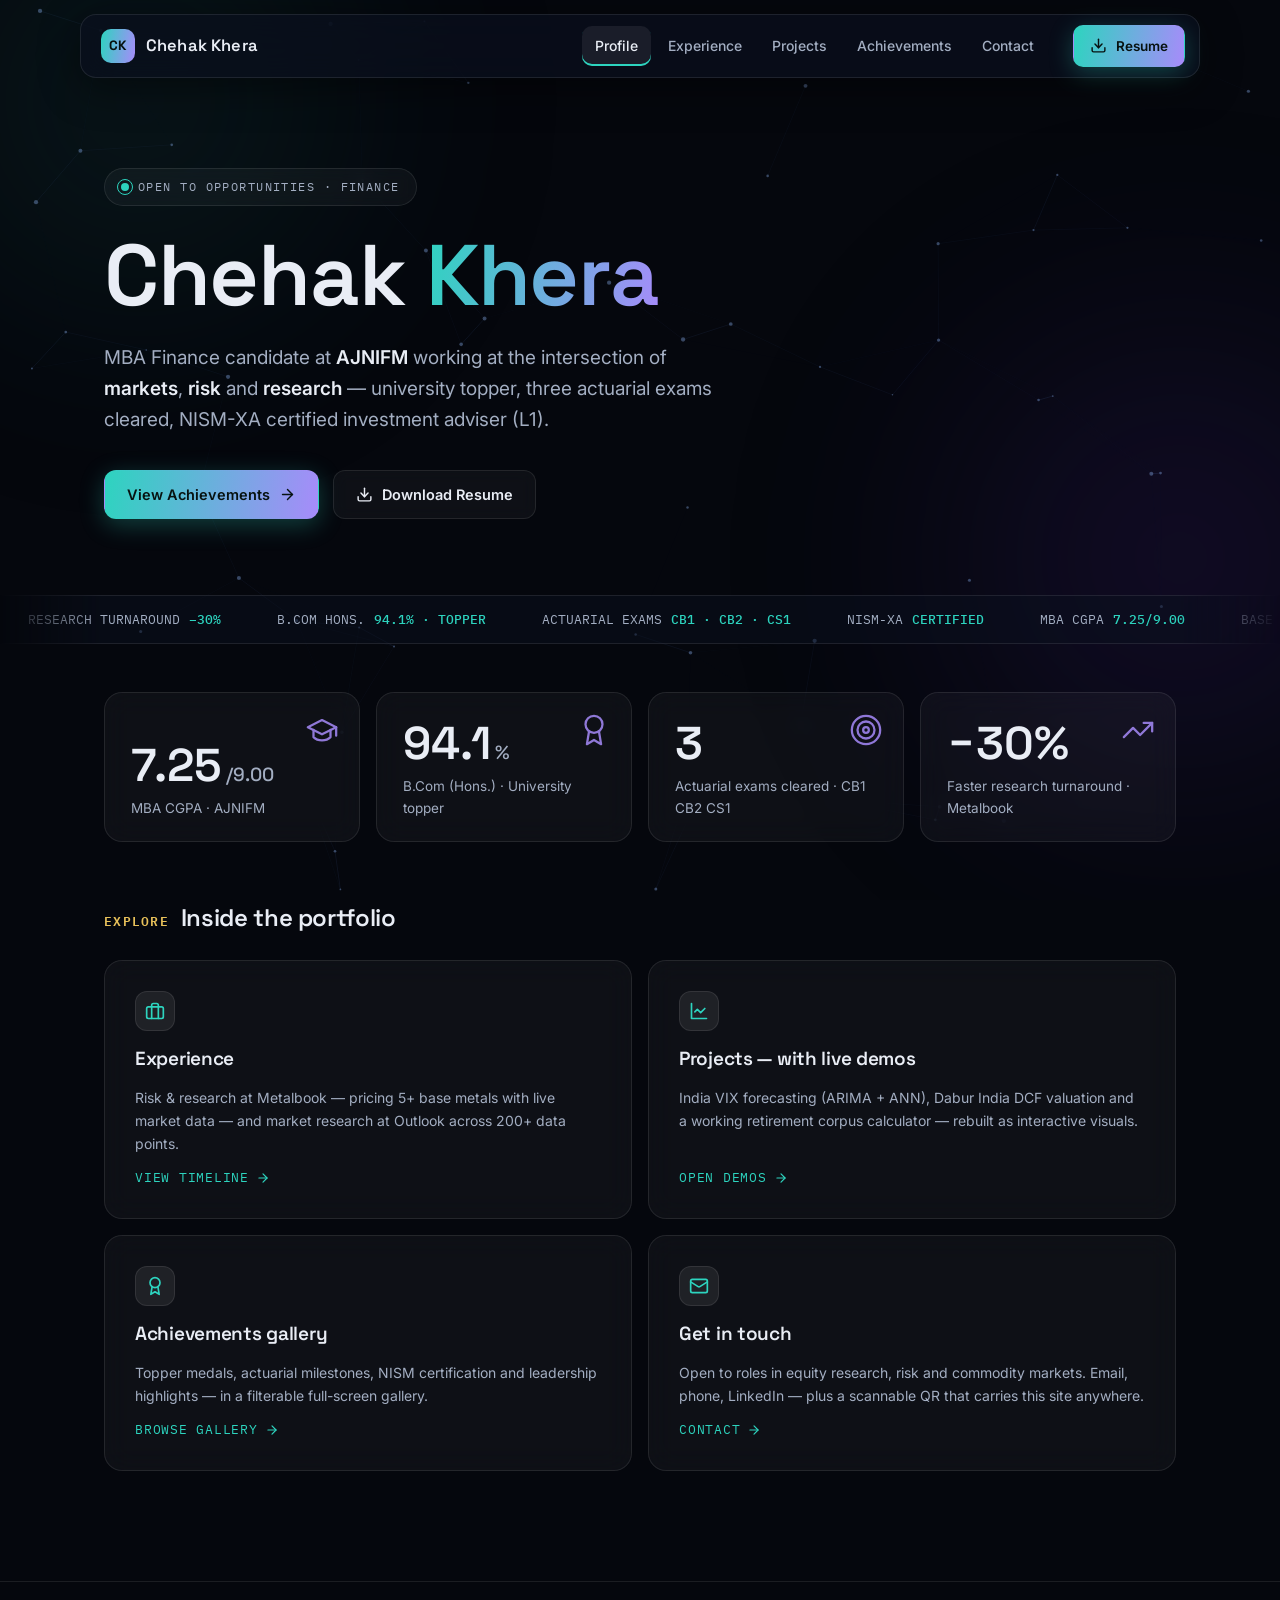
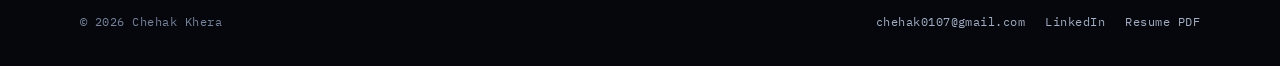
==== index.html @ e20065e0 "Chehak Khera personal site — futuristic glassmorphism, 5 pages" ====
<!DOCTYPE html>
<html lang="en">
<head>
<meta charset="UTF-8">
<meta name="viewport" content="width=device-width, initial-scale=1.0">
<title>Chehak Khera — Finance · Markets · Risk · Research</title>
<meta name="description" content="Chehak Khera — MBA Finance candidate at AJNIFM. University topper, 3 actuarial exams cleared, NISM-XA certified. Explore experience, projects and achievements.">
<meta property="og:type" content="website">
<meta property="og:title" content="Chehak Khera — Finance · Markets · Risk · Research">
<meta property="og:description" content="MBA Finance candidate at AJNIFM. University topper · 3 actuarial exams · NISM-XA certified.">
<meta property="og:image" content="images/og-image.png">
<meta name="twitter:card" content="summary_large_image">
<link rel="icon" type="image/svg+xml" href="images/favicon.svg">
<link rel="preconnect" href="https://fonts.googleapis.com">
<link rel="preconnect" href="https://fonts.gstatic.com" crossorigin>
<link href="https://fonts.googleapis.com/css2?family=Space+Grotesk:wght@400;500;600;700&family=Inter:wght@400;500;600&family=IBM+Plex+Mono:wght@400;500&display=swap" rel="stylesheet">
<link rel="stylesheet" href="css/site.css">
<noscript><style>.reveal{opacity:1 !important;transform:none !important}</style></noscript>
</head>
<body data-page="home">
<a class="skip-link" href="#main">Skip to main content</a>
<div class="aurora" aria-hidden="true"></div>
<canvas id="bg-particles" aria-hidden="true"></canvas>

<header class="nav">
  <a class="brand" href="index.html"><span class="brand-mark">CK</span>Chehak Khera</a>
  <nav class="nav-links" id="navLinks" aria-label="Main navigation">
    <a href="index.html" data-page="home">Profile</a>
    <a href="experience.html" data-page="experience">Experience</a>
    <a href="projects.html" data-page="projects">Projects</a>
    <a href="achievements.html" data-page="achievements">Achievements</a>
    <a href="contact.html" data-page="contact">Contact</a>
  </nav>
  <a class="btn btn-primary btn-small nav-cta" href="assets/Chehak_Khera_Resume.pdf" download>
    <svg viewBox="0 0 24 24" fill="none" stroke="currentColor" stroke-width="2" stroke-linecap="round" stroke-linejoin="round" aria-hidden="true"><path d="M21 15v4a2 2 0 0 1-2 2H5a2 2 0 0 1-2-2v-4"/><polyline points="7 10 12 15 17 10"/><line x1="12" y1="15" x2="12" y2="3"/></svg>
    Resume
  </a>
  <button class="nav-toggle" aria-label="Open menu" aria-expanded="false" aria-controls="navLinks">
    <svg viewBox="0 0 24 24" fill="none" stroke="currentColor" stroke-width="2" stroke-linecap="round" aria-hidden="true"><line x1="4" y1="7" x2="20" y2="7"/><line x1="4" y1="12" x2="20" y2="12"/><line x1="4" y1="17" x2="20" y2="17"/></svg>
  </button>
</header>

<main id="main">
  <div class="wrap">
    <section class="hero">
      <div class="hero-badge reveal"><span class="pulse" aria-hidden="true"></span>Open to opportunities · Finance</div>
      <h1 class="reveal d1">Chehak <span class="grad-text">Khera</span></h1>
      <p class="hero-sub reveal d2">MBA Finance candidate at <b>AJNIFM</b> working at the intersection of <b>markets</b>, <b>risk</b> and <b>research</b> — university topper, three actuarial exams cleared, NISM-XA certified investment adviser (L1).</p>
      <div class="hero-ctas reveal d3">
        <a class="btn btn-primary" href="achievements.html">
          View Achievements
          <svg viewBox="0 0 24 24" fill="none" stroke="currentColor" stroke-width="2" stroke-linecap="round" stroke-linejoin="round" aria-hidden="true"><line x1="5" y1="12" x2="19" y2="12"/><polyline points="12 5 19 12 12 19"/></svg>
        </a>
        <a class="btn btn-ghost" href="assets/Chehak_Khera_Resume.pdf" download>
          <svg viewBox="0 0 24 24" fill="none" stroke="currentColor" stroke-width="2" stroke-linecap="round" stroke-linejoin="round" aria-hidden="true"><path d="M21 15v4a2 2 0 0 1-2 2H5a2 2 0 0 1-2-2v-4"/><polyline points="7 10 12 15 17 10"/><line x1="12" y1="15" x2="12" y2="3"/></svg>
          Download Resume
        </a>
      </div>
    </section>
  </div>

  <div class="ticker" role="img" aria-label="Highlight reel: 30 percent faster research turnaround, university topper with 94.1 percent, 3 actuarial exams cleared, NISM XA certified, 7.25 of 9.00 MBA CGPA, 5 plus base metals covered">
    <div class="ticker-track" aria-hidden="true">
      <span class="tick">RESEARCH TURNAROUND <b>−30%</b></span><span class="bar"></span>
      <span class="tick">B.COM HONS. <b>94.1% · TOPPER</b></span><span class="bar"></span>
      <span class="tick">ACTUARIAL EXAMS <b>CB1 · CB2 · CS1</b></span><span class="bar"></span>
      <span class="tick">NISM-XA <b>CERTIFIED</b></span><span class="bar"></span>
      <span class="tick">MBA CGPA <b>7.25/9.00</b></span><span class="bar"></span>
      <span class="tick">BASE METALS COVERED <b>5+</b></span><span class="bar"></span>
      <span class="tick">RESEARCH TURNAROUND <b>−30%</b></span><span class="bar"></span>
      <span class="tick">B.COM HONS. <b>94.1% · TOPPER</b></span><span class="bar"></span>
      <span class="tick">ACTUARIAL EXAMS <b>CB1 · CB2 · CS1</b></span><span class="bar"></span>
      <span class="tick">NISM-XA <b>CERTIFIED</b></span><span class="bar"></span>
      <span class="tick">MBA CGPA <b>7.25/9.00</b></span><span class="bar"></span>
      <span class="tick">BASE METALS COVERED <b>5+</b></span><span class="bar"></span>
    </div>
  </div>

  <div class="wrap">
    <section aria-label="Key numbers">
      <div class="bento" style="margin-top:48px;">
        <div class="glass tilt stat-card reveal">
          <span class="ico" aria-hidden="true"><svg viewBox="0 0 24 24" fill="none" stroke="currentColor" stroke-width="1.6" stroke-linecap="round" stroke-linejoin="round"><path d="M22 10v6"/><path d="M2 10l10-5 10 5-10 5z"/><path d="M6 12v5c3 3 9 3 12 0v-5"/></svg></span>
          <div class="num"><span data-count="7.25" data-decimals="2">0</span><span class="unit">/9.00</span></div>
          <div class="lbl">MBA CGPA · AJNIFM</div>
        </div>
        <div class="glass tilt stat-card reveal d1">
          <span class="ico" aria-hidden="true"><svg viewBox="0 0 24 24" fill="none" stroke="currentColor" stroke-width="1.6" stroke-linecap="round" stroke-linejoin="round"><circle cx="12" cy="8" r="6"/><path d="M15.477 12.89 17 22l-5-3-5 3 1.523-9.11"/></svg></span>
          <div class="num"><span data-count="94.1" data-decimals="1">0</span><span class="unit">%</span></div>
          <div class="lbl">B.Com (Hons.) · University topper</div>
        </div>
        <div class="glass tilt stat-card reveal d2">
          <span class="ico" aria-hidden="true"><svg viewBox="0 0 24 24" fill="none" stroke="currentColor" stroke-width="1.6" stroke-linecap="round" stroke-linejoin="round"><circle cx="12" cy="12" r="10"/><circle cx="12" cy="12" r="6"/><circle cx="12" cy="12" r="2"/></svg></span>
          <div class="num"><span data-count="3">0</span></div>
          <div class="lbl">Actuarial exams cleared · CB1 CB2 CS1</div>
        </div>
        <div class="glass tilt stat-card reveal d3">
          <span class="ico" aria-hidden="true"><svg viewBox="0 0 24 24" fill="none" stroke="currentColor" stroke-width="1.6" stroke-linecap="round" stroke-linejoin="round"><polyline points="22 7 13.5 15.5 8.5 10.5 2 17"/><polyline points="16 7 22 7 22 13"/></svg></span>
          <div class="num"><span data-count="30" data-prefix="−" data-suffix="%">0</span></div>
          <div class="lbl">Faster research turnaround · Metalbook</div>
        </div>
      </div>
    </section>

    <h2 class="sec-h reveal"><span class="n">EXPLORE</span>Inside the portfolio</h2>
    <section class="bento" aria-label="Sections">
      <a class="glass tilt teaser span-2 reveal" href="experience.html">
        <span class="t-ico" aria-hidden="true"><svg viewBox="0 0 24 24" fill="none" stroke="currentColor" stroke-width="2" stroke-linecap="round" stroke-linejoin="round"><rect x="2" y="7" width="20" height="14" rx="2"/><path d="M16 21V5a2 2 0 0 0-2-2h-4a2 2 0 0 0-2 2v16"/></svg></span>
        <h3>Experience</h3>
        <p>Risk &amp; research at Metalbook — pricing 5+ base metals with live market data — and market research at Outlook across 200+ data points.</p>
        <span class="t-link">VIEW TIMELINE <svg viewBox="0 0 24 24" fill="none" stroke="currentColor" stroke-width="2" stroke-linecap="round" stroke-linejoin="round" aria-hidden="true"><line x1="5" y1="12" x2="19" y2="12"/><polyline points="12 5 19 12 12 19"/></svg></span>
      </a>
      <a class="glass tilt teaser span-2 reveal d1" href="projects.html">
        <span class="t-ico" aria-hidden="true"><svg viewBox="0 0 24 24" fill="none" stroke="currentColor" stroke-width="2" stroke-linecap="round" stroke-linejoin="round"><path d="M3 3v18h18"/><path d="m19 9-5 5-4-4-3 3"/></svg></span>
        <h3>Projects — with live demos</h3>
        <p>India VIX forecasting (ARIMA + ANN), Dabur India DCF valuation and a working retirement corpus calculator — rebuilt as interactive visuals.</p>
        <span class="t-link">OPEN DEMOS <svg viewBox="0 0 24 24" fill="none" stroke="currentColor" stroke-width="2" stroke-linecap="round" stroke-linejoin="round" aria-hidden="true"><line x1="5" y1="12" x2="19" y2="12"/><polyline points="12 5 19 12 12 19"/></svg></span>
      </a>
      <a class="glass tilt teaser span-2 reveal d2" href="achievements.html">
        <span class="t-ico" aria-hidden="true"><svg viewBox="0 0 24 24" fill="none" stroke="currentColor" stroke-width="2" stroke-linecap="round" stroke-linejoin="round"><circle cx="12" cy="8" r="6"/><path d="M15.477 12.89 17 22l-5-3-5 3 1.523-9.11"/></svg></span>
        <h3>Achievements gallery</h3>
        <p>Topper medals, actuarial milestones, NISM certification and leadership highlights — in a filterable full-screen gallery.</p>
        <span class="t-link">BROWSE GALLERY <svg viewBox="0 0 24 24" fill="none" stroke="currentColor" stroke-width="2" stroke-linecap="round" stroke-linejoin="round" aria-hidden="true"><line x1="5" y1="12" x2="19" y2="12"/><polyline points="12 5 19 12 12 19"/></svg></span>
      </a>
      <a class="glass tilt teaser span-2 reveal d3" href="contact.html">
        <span class="t-ico" aria-hidden="true"><svg viewBox="0 0 24 24" fill="none" stroke="currentColor" stroke-width="2" stroke-linecap="round" stroke-linejoin="round"><rect x="2" y="4" width="20" height="16" rx="2"/><path d="m22 7-8.97 5.7a1.94 1.94 0 0 1-2.06 0L2 7"/></svg></span>
        <h3>Get in touch</h3>
        <p>Open to roles in equity research, risk and commodity markets. Email, phone, LinkedIn — plus a scannable QR that carries this site anywhere.</p>
        <span class="t-link">CONTACT <svg viewBox="0 0 24 24" fill="none" stroke="currentColor" stroke-width="2" stroke-linecap="round" stroke-linejoin="round" aria-hidden="true"><line x1="5" y1="12" x2="19" y2="12"/><polyline points="12 5 19 12 12 19"/></svg></span>
      </a>
    </section>
  </div>
</main>

<footer>
  <div class="foot-inner">
    <span>© <span id="year">2026</span> Chehak Khera</span>
    <div class="foot-links">
      <a href="mailto:chehak0107@gmail.com">chehak0107@gmail.com</a>
      <a href="https://www.linkedin.com/in/chehak-khera-6b0392237" target="_blank" rel="noopener">LinkedIn</a>
      <a href="assets/Chehak_Khera_Resume.pdf" download>Resume PDF</a>
    </div>
  </div>
</footer>

<script src="js/site.js"></script>
</body>
</html>
---- css/site.css ----
/* ============================================================
   Chehak Khera — personal site
   Design system: futuristic dark glassmorphism
   Base #05070d · glass panels · aurora teal→violet · gold accent
   Type: Space Grotesk (display) / Inter (body) / IBM Plex Mono (data)
   ============================================================ */

:root{
  --bg:#05070d;
  --bg-2:#0a101e;
  --glass:rgba(255,255,255,0.04);
  --glass-strong:rgba(255,255,255,0.07);
  --stroke:rgba(255,255,255,0.09);
  --stroke-bright:rgba(255,255,255,0.18);
  --text:#e9edf5;
  --muted:#a3aec2;
  --faint:#77839a;
  --teal:#2dd4bf;
  --violet:#8b5cf6;
  --violet-light:#a78bfa;
  --gold:#e8c15a;
  --grad:linear-gradient(100deg,var(--teal),var(--violet-light));
  --radius:18px;
  --radius-sm:12px;
  --nav-h:64px;
  --font-display:'Space Grotesk',sans-serif;
  --font-body:'Inter',sans-serif;
  --font-mono:'IBM Plex Mono',monospace;
  /* z-scale */
  --z-bg:-1; --z-nav:50; --z-lightbox:100;
}

*{box-sizing:border-box;margin:0;padding:0;}
html{scroll-behavior:smooth;}
@view-transition{navigation:auto;}

body{
  background:var(--bg);
  color:var(--text);
  font-family:var(--font-body);
  font-size:16px;
  line-height:1.65;
  -webkit-font-smoothing:antialiased;
  overflow-x:hidden;
  min-height:100vh;
}

::selection{background:rgba(45,212,191,0.35);color:#fff;}

/* ---------- background layers ---------- */
#bg-particles{
  position:fixed;inset:0;width:100%;height:100%;
  z-index:var(--z-bg);pointer-events:none;
}
.aurora{
  position:fixed;inset:0;z-index:var(--z-bg);pointer-events:none;overflow:hidden;
}
.aurora::before,.aurora::after{
  content:"";position:absolute;border-radius:50%;filter:blur(110px);opacity:0.32;
  will-change:transform;
}
.aurora::before{
  width:640px;height:640px;left:-180px;top:-220px;
  background:radial-gradient(circle,#134e4a 0%,transparent 65%);
  animation:drift-a 26s ease-in-out infinite alternate;
}
.aurora::after{
  width:720px;height:720px;right:-260px;top:22%;
  background:radial-gradient(circle,#3b1f7a 0%,transparent 65%);
  animation:drift-b 32s ease-in-out infinite alternate;
}
@keyframes drift-a{from{transform:translate(0,0)}to{transform:translate(110px,70px)}}
@keyframes drift-b{from{transform:translate(0,0)}to{transform:translate(-130px,-60px)}}

/* ---------- layout ---------- */
.wrap{max-width:1120px;margin:0 auto;padding:0 24px;}
main{padding-top:calc(var(--nav-h) + 48px);padding-bottom:40px;}

/* ---------- nav ---------- */
.nav{
  position:fixed;top:14px;left:16px;right:16px;z-index:var(--z-nav);
  max-width:1120px;margin:0 auto;height:var(--nav-h);
  display:flex;align-items:center;gap:20px;
  padding:0 14px 0 20px;
  background:rgba(10,16,30,0.72);
  backdrop-filter:blur(18px);-webkit-backdrop-filter:blur(18px);
  border:1px solid var(--stroke);
  border-radius:16px;
  box-shadow:0 10px 40px rgba(0,0,0,0.45);
}
.brand{
  display:flex;align-items:center;gap:11px;
  font-family:var(--font-display);font-weight:600;font-size:16.5px;
  color:var(--text);text-decoration:none;letter-spacing:0.01em;white-space:nowrap;
}
.brand-mark{
  width:34px;height:34px;border-radius:10px;flex-shrink:0;
  display:flex;align-items:center;justify-content:center;
  background:var(--grad);
  color:#06110f;font-size:13.5px;font-weight:700;letter-spacing:0.02em;
}
.nav-links{display:flex;align-items:center;gap:4px;margin-left:auto;}
.nav-links a{
  color:var(--muted);text-decoration:none;font-size:14px;font-weight:500;
  padding:8px 13px;border-radius:10px;
  transition:color 0.2s,background 0.2s;
}
.nav-links a:hover{color:var(--text);background:var(--glass-strong);}
.nav-links a.active{
  color:var(--text);
  background:var(--glass-strong);
  box-shadow:inset 0 -2px 0 0 var(--teal);
}
.nav-cta{margin-left:6px;}
.nav-toggle{
  display:none;margin-left:auto;
  width:44px;height:44px;border:none;background:none;cursor:pointer;
  border-radius:10px;color:var(--text);
  align-items:center;justify-content:center;
}
.nav-toggle:hover{background:var(--glass-strong);}
.nav-toggle svg{width:24px;height:24px;}

/* ---------- buttons ---------- */
.btn{
  display:inline-flex;align-items:center;justify-content:center;gap:9px;
  font-family:var(--font-body);font-weight:600;font-size:14.5px;
  padding:12px 22px;border-radius:12px;cursor:pointer;text-decoration:none;
  border:1px solid transparent;
  transition:transform 0.2s,box-shadow 0.2s,background 0.2s,border-color 0.2s;
  min-height:44px;
}
.btn svg{width:17px;height:17px;flex-shrink:0;}
.btn-primary{
  background:var(--grad);color:#071210;
  box-shadow:0 6px 24px rgba(45,212,191,0.28);
}
.btn-primary:hover{box-shadow:0 8px 32px rgba(139,92,246,0.4);transform:translateY(-1px);}
.btn-ghost{
  background:var(--glass);color:var(--text);border-color:var(--stroke);
  backdrop-filter:blur(8px);
}
.btn-ghost:hover{border-color:var(--stroke-bright);background:var(--glass-strong);}
.btn-small{padding:9px 16px;font-size:13.5px;min-height:40px;border-radius:10px;}

/* focus visibility */
a:focus-visible,button:focus-visible,input:focus-visible,[tabindex]:focus-visible{
  outline:2px solid var(--teal);outline-offset:3px;border-radius:6px;
}

/* skip-to-content + screen-reader-only helper */
.skip-link{
  position:fixed;top:-60px;left:16px;z-index:calc(var(--z-nav) + 1);
  background:var(--grad);color:#071210;font-weight:600;font-size:14px;
  padding:11px 20px;border-radius:12px;text-decoration:none;
  transition:top 0.2s ease;
}
.skip-link:focus{top:14px;}
.sr-only{
  position:absolute;width:1px;height:1px;padding:0;margin:-1px;overflow:hidden;
  clip:rect(0,0,0,0);white-space:nowrap;border:0;
}

/* ---------- glass card ---------- */
.glass{
  position:relative;
  background:var(--glass);
  border:1px solid var(--stroke);
  border-radius:var(--radius);
  backdrop-filter:blur(14px);-webkit-backdrop-filter:blur(14px);
  overflow:hidden;
}
/* cursor spotlight (–-mx/–-my set by JS) */
.glass::before{
  content:"";position:absolute;inset:0;border-radius:inherit;pointer-events:none;
  background:radial-gradient(420px circle at var(--mx,50%) var(--my,50%),rgba(139,92,246,0.12),transparent 42%);
  opacity:0;transition:opacity 0.3s;
}
.glass:hover::before{opacity:1;}

/* 3D tilt */
.tilt{
  transform-style:preserve-3d;
  transform:perspective(900px) rotateX(var(--rx,0deg)) rotateY(var(--ry,0deg));
  transition:transform 0.25s ease,border-color 0.25s,box-shadow 0.25s;
}
.tilt:hover{border-color:var(--stroke-bright);box-shadow:0 18px 50px rgba(0,0,0,0.5);}

/* ---------- typography helpers ---------- */
h1,h2,h3{font-family:var(--font-display);font-weight:600;letter-spacing:-0.015em;}
.grad-text{
  background:var(--grad);
  -webkit-background-clip:text;background-clip:text;
  -webkit-text-fill-color:transparent;color:transparent;
}
.eyebrow{
  font-family:var(--font-mono);font-size:12px;letter-spacing:0.22em;
  text-transform:uppercase;color:var(--teal);
  display:flex;align-items:center;gap:12px;margin-bottom:18px;
}
.eyebrow::before{content:"";width:34px;height:1px;background:var(--teal);opacity:0.6;}
.page-title{font-size:clamp(34px,5vw,52px);line-height:1.08;margin-bottom:14px;}
.page-sub{color:var(--muted);font-size:17px;max-width:640px;margin-bottom:44px;}
.sec-h{
  font-size:24px;margin:56px 0 22px;display:flex;align-items:baseline;gap:12px;
}
.sec-h .n{font-family:var(--font-mono);font-size:12.5px;color:var(--gold);letter-spacing:0.1em;}

/* ---------- hero (index) ---------- */
.hero{padding:56px 0 20px;position:relative;}
.hero-badge{
  display:inline-flex;align-items:center;gap:9px;
  font-family:var(--font-mono);font-size:12px;letter-spacing:0.12em;text-transform:uppercase;
  color:var(--muted);border:1px solid var(--stroke);border-radius:999px;
  padding:8px 16px;margin-bottom:26px;background:var(--glass);
  backdrop-filter:blur(8px);
}
.hero-badge .pulse{
  width:8px;height:8px;border-radius:50%;background:var(--teal);position:relative;flex-shrink:0;
}
.hero-badge .pulse::after{
  content:"";position:absolute;inset:-4px;border-radius:50%;
  border:1px solid var(--teal);animation:pulse-ring 2.2s ease-out infinite;
}
@keyframes pulse-ring{0%{transform:scale(0.5);opacity:1}100%{transform:scale(1.6);opacity:0}}
.hero h1{font-size:clamp(46px,8vw,86px);line-height:1.02;margin-bottom:22px;}
.hero-sub{font-size:clamp(16px,2vw,19px);color:var(--muted);max-width:620px;margin-bottom:34px;}
.hero-sub b{color:var(--text);font-weight:600;}
.hero-ctas{display:flex;gap:14px;flex-wrap:wrap;margin-bottom:56px;}

/* ---------- ticker ---------- */
.ticker{
  border-top:1px solid var(--stroke);border-bottom:1px solid var(--stroke);
  overflow:hidden;white-space:nowrap;position:relative;
  background:rgba(10,16,30,0.5);
  mask-image:linear-gradient(90deg,transparent,#000 8%,#000 92%,transparent);
  -webkit-mask-image:linear-gradient(90deg,transparent,#000 8%,#000 92%,transparent);
}
.ticker-track{display:inline-flex;align-items:center;animation:scroll 34s linear infinite;padding:13px 0;}
@keyframes scroll{0%{transform:translateX(0)}100%{transform:translateX(-50%)}}
.tick{
  font-family:var(--font-mono);font-size:12.5px;color:var(--muted);
  padding:0 28px;display:inline-flex;align-items:center;gap:9px;white-space:nowrap;
}
.tick b{color:var(--teal);font-weight:500;}
.tick .bar{display:inline-block;width:1px;height:13px;background:var(--stroke-bright);margin-left:28px;}

/* ---------- bento ---------- */
.bento{
  display:grid;gap:16px;
  grid-template-columns:repeat(4,1fr);
}
.bento .span-2{grid-column:span 2;}
.bento .row-2{grid-row:span 2;}

.stat-card{padding:26px 26px 22px;display:flex;flex-direction:column;justify-content:flex-end;min-height:150px;}
.stat-card .num{
  font-family:var(--font-display);font-size:clamp(34px,4vw,46px);font-weight:600;line-height:1;
  display:flex;align-items:baseline;gap:4px;
}
.stat-card .num .unit{font-size:19px;color:var(--muted);font-weight:500;}
.stat-card .lbl{color:var(--muted);font-size:13.5px;margin-top:9px;}
.stat-card .ico{
  position:absolute;top:20px;right:20px;width:34px;height:34px;color:var(--violet-light);opacity:0.85;
}
.stat-card .ico svg{width:100%;height:100%;}

/* teaser cards on home */
.teaser{padding:30px;display:flex;flex-direction:column;gap:12px;min-height:210px;text-decoration:none;color:var(--text);cursor:pointer;}
.teaser .t-ico{width:40px;height:40px;border-radius:12px;background:var(--glass-strong);border:1px solid var(--stroke);display:flex;align-items:center;justify-content:center;color:var(--teal);}
.teaser .t-ico svg{width:20px;height:20px;}
.teaser h3{font-size:19px;}
.teaser p{color:var(--muted);font-size:14px;flex-grow:1;}
.teaser .t-link{
  font-family:var(--font-mono);font-size:12.5px;color:var(--teal);letter-spacing:0.06em;
  display:inline-flex;align-items:center;gap:7px;transition:gap 0.2s;
}
.teaser:hover .t-link{gap:12px;}
.teaser .t-link svg{width:14px;height:14px;}

/* ---------- timeline (experience) ---------- */
.timeline{position:relative;padding-left:36px;}
.timeline::before{
  content:"";position:absolute;left:8px;top:6px;bottom:6px;width:2px;
  background:linear-gradient(180deg,var(--teal),var(--violet),transparent);
  opacity:0.55;border-radius:2px;
}
.t-item{position:relative;margin-bottom:26px;}
.t-item::before{
  content:"";position:absolute;left:-36px;top:26px;width:14px;height:14px;border-radius:50%;
  background:var(--bg);border:3px solid var(--teal);
  box-shadow:0 0 16px rgba(45,212,191,0.6);
}
.t-item.violet::before{border-color:var(--violet-light);box-shadow:0 0 16px rgba(167,139,250,0.6);}
.t-card{padding:26px 28px;}
.t-meta{display:flex;align-items:center;gap:14px;flex-wrap:wrap;margin-bottom:8px;}
.t-year{font-family:var(--font-mono);font-size:12.5px;color:var(--gold);letter-spacing:0.08em;}
.t-tag{
  font-size:11.5px;font-weight:600;letter-spacing:0.05em;text-transform:uppercase;
  padding:4px 11px;border-radius:999px;
  background:rgba(45,212,191,0.12);color:var(--teal);border:1px solid rgba(45,212,191,0.25);
}
.t-card h3{font-size:19px;}
.t-org{color:var(--violet-light);font-size:14px;font-weight:600;margin:3px 0 14px;}
.t-card ul{padding-left:19px;color:var(--muted);font-size:14.5px;}
.t-card li{margin-bottom:7px;}
.t-card li b{color:var(--teal);font-weight:600;}

/* education / cert grids */
.edu-grid{display:grid;grid-template-columns:repeat(2,1fr);gap:16px;}
.edu-card{padding:24px 26px;}
.edu-card .deg{font-family:var(--font-display);font-size:17px;font-weight:600;}
.edu-card .inst{color:var(--muted);font-size:13.5px;margin-top:5px;line-height:1.55;}
.edu-card .score{
  font-family:var(--font-mono);font-size:13px;color:var(--teal);margin-top:12px;
  display:inline-block;padding:5px 12px;border-radius:8px;
  background:rgba(45,212,191,0.1);border:1px solid rgba(45,212,191,0.22);
}
.edu-card .score.gold{color:var(--gold);background:rgba(232,193,90,0.1);border-color:rgba(232,193,90,0.25);}

.chip-wrap{display:flex;flex-wrap:wrap;gap:9px;}
.chip{
  font-size:13px;font-weight:500;padding:8px 15px;border-radius:999px;
  background:var(--glass);border:1px solid var(--stroke);color:var(--muted);
  backdrop-filter:blur(6px);transition:color 0.2s,border-color 0.2s;
}
.chip:hover{color:var(--text);border-color:var(--stroke-bright);}

/* ---------- projects ---------- */
.proj{padding:30px;margin-bottom:26px;}
.proj-head{display:flex;align-items:flex-start;justify-content:space-between;gap:18px;flex-wrap:wrap;margin-bottom:8px;}
.proj h3{font-size:21px;}
.proj .p-tools{font-family:var(--font-mono);font-size:11.5px;color:var(--faint);letter-spacing:0.05em;}
.proj .p-desc{color:var(--muted);font-size:14.5px;max-width:640px;margin-bottom:22px;}
.demo-note{
  font-family:var(--font-mono);font-size:10.5px;color:var(--faint);
  letter-spacing:0.08em;text-transform:uppercase;margin-top:14px;
}
.chart-frame{
  background:rgba(5,7,13,0.55);border:1px solid var(--stroke);border-radius:var(--radius-sm);
  padding:18px 14px 8px;overflow:hidden;
}
.chart-frame svg{width:100%;height:auto;display:block;}
.legend{display:flex;gap:22px;flex-wrap:wrap;margin-top:12px;padding:0 6px;}
.legend span{display:inline-flex;align-items:center;gap:8px;font-size:12.5px;color:var(--muted);}
.legend i{width:14px;height:3px;border-radius:2px;display:inline-block;}

/* retirement calculator */
.calc{display:grid;grid-template-columns:1.15fr 1fr;gap:30px;align-items:center;}
.calc-controls label{
  display:block;font-size:13.5px;font-weight:500;color:var(--muted);margin:18px 0 8px;
}
.calc-controls label:first-child{margin-top:0;}
.calc-controls label output{float:right;font-family:var(--font-mono);color:var(--teal);font-size:13px;}
input[type=range]{
  width:100%;height:26px;appearance:none;-webkit-appearance:none;background:none;cursor:pointer;
}
input[type=range]::-webkit-slider-runnable-track{
  height:5px;border-radius:3px;
  background:linear-gradient(90deg,var(--teal) var(--fill,50%),rgba(255,255,255,0.12) var(--fill,50%));
}
input[type=range]::-webkit-slider-thumb{
  appearance:none;-webkit-appearance:none;width:18px;height:18px;border-radius:50%;
  background:#fff;border:4px solid var(--teal);margin-top:-6.5px;
  box-shadow:0 0 12px rgba(45,212,191,0.7);
}
input[type=range]::-moz-range-track{height:5px;border-radius:3px;background:rgba(255,255,255,0.12);}
input[type=range]::-moz-range-progress{height:5px;border-radius:3px;background:var(--teal);}
input[type=range]::-moz-range-thumb{width:11px;height:11px;border-radius:50%;background:#fff;border:4px solid var(--teal);}
.calc-result{
  text-align:center;padding:34px 22px;border-radius:var(--radius-sm);
  background:radial-gradient(circle at 50% 0%,rgba(139,92,246,0.16),transparent 70%);
  border:1px solid var(--stroke);
}
.calc-result .cr-lbl{font-family:var(--font-mono);font-size:11.5px;letter-spacing:0.16em;text-transform:uppercase;color:var(--muted);}
.calc-result .cr-num{
  font-family:var(--font-display);font-size:clamp(36px,4.5vw,50px);font-weight:600;margin:10px 0 4px;
}
.calc-result .cr-sub{color:var(--faint);font-size:12.5px;}

/* ---------- achievements gallery ---------- */
.filter-bar{display:flex;gap:10px;flex-wrap:wrap;margin-bottom:28px;}
.filter-btn{
  font-family:var(--font-body);font-size:13.5px;font-weight:600;color:var(--muted);
  background:var(--glass);border:1px solid var(--stroke);border-radius:999px;
  padding:10px 20px;cursor:pointer;min-height:44px;
  transition:color 0.2s,border-color 0.2s,background 0.2s,box-shadow 0.2s;
}
.filter-btn:hover{color:var(--text);border-color:var(--stroke-bright);}
.filter-btn.active{
  color:#071210;background:var(--grad);border-color:transparent;
  box-shadow:0 4px 18px rgba(45,212,191,0.3);
}
.gallery{
  display:grid;gap:16px;
  grid-template-columns:repeat(4,1fr);
  grid-auto-rows:150px;
  grid-auto-flow:dense;
}
.g-tile{
  position:relative;border-radius:var(--radius-sm);overflow:hidden;cursor:pointer;
  border:1px solid var(--stroke);background:var(--bg-2);
  padding:0;text-align:left;display:block;width:100%;height:100%;
  transition:transform 0.3s,border-color 0.3s,box-shadow 0.3s,opacity 0.3s;
}
.g-tile:hover{transform:translateY(-4px);border-color:var(--stroke-bright);box-shadow:0 16px 44px rgba(0,0,0,0.55);}
.g-tile.lg{grid-column:span 2;grid-row:span 2;}
.g-tile.wide{grid-column:span 2;}
.g-tile img{width:100%;height:100%;object-fit:cover;display:block;transition:transform 0.5s ease;}
.g-tile:hover img{transform:scale(1.06);}
.g-cap{
  position:absolute;inset:auto 0 0 0;padding:36px 16px 13px;
  background:linear-gradient(180deg,transparent,rgba(5,7,13,0.88));
  pointer-events:none;
}
.g-cap .g-title{font-family:var(--font-display);font-size:14px;font-weight:600;color:#fff;line-height:1.3;}
.g-cap .g-sub{font-size:11.5px;color:var(--muted);margin-top:3px;}
.g-tile .g-cat{
  position:absolute;top:12px;left:12px;
  font-family:var(--font-mono);font-size:10px;letter-spacing:0.1em;text-transform:uppercase;
  padding:4px 10px;border-radius:999px;color:#071210;font-weight:600;
  background:var(--teal);
}
.g-tile[data-cat=certifications] .g-cat{background:var(--violet-light);}
.g-tile[data-cat=leadership] .g-cat{background:var(--gold);}
.g-tile.hidden{display:none;}

/* lightbox */
.lightbox{
  position:fixed;inset:0;z-index:var(--z-lightbox);
  background:rgba(3,5,10,0.92);backdrop-filter:blur(12px);
  display:none;align-items:center;justify-content:center;flex-direction:column;gap:18px;
  padding:56px 20px 30px;
}
.lightbox.open{display:flex;}
.lb-img-wrap{max-width:min(920px,94vw);width:100%;}
.lb-img-wrap img{
  width:100%;max-height:66vh;object-fit:contain;display:block;
  border-radius:var(--radius-sm);border:1px solid var(--stroke-bright);
  box-shadow:0 30px 90px rgba(0,0,0,0.7);
}
.lb-cap{text-align:center;max-width:640px;}
.lb-cap .lb-title{font-family:var(--font-display);font-size:18px;font-weight:600;}
.lb-cap .lb-sub{color:var(--muted);font-size:13.5px;margin-top:4px;}
.lb-count{font-family:var(--font-mono);font-size:12px;color:var(--faint);letter-spacing:0.14em;}
.lb-btn{
  position:absolute;width:46px;height:46px;border-radius:50%;
  background:var(--glass-strong);border:1px solid var(--stroke);color:var(--text);
  display:flex;align-items:center;justify-content:center;cursor:pointer;
  transition:background 0.2s,border-color 0.2s;
  backdrop-filter:blur(8px);
}
.lb-btn:hover{background:rgba(255,255,255,0.14);border-color:var(--stroke-bright);}
.lb-btn svg{width:20px;height:20px;}
.lb-close{top:18px;right:18px;}
.lb-prev{left:14px;top:50%;transform:translateY(-50%);}
.lb-next{right:14px;top:50%;transform:translateY(-50%);}

/* ---------- contact ---------- */
.contact-grid{display:grid;grid-template-columns:1.25fr 1fr;gap:24px;align-items:stretch;}
.contact-card{padding:38px;display:flex;flex-direction:column;gap:6px;}
.c-row{
  display:flex;align-items:center;gap:16px;padding:15px 4px;
  border-bottom:1px solid var(--stroke);text-decoration:none;color:var(--text);
  transition:padding-left 0.2s;
}
a.c-row:hover{padding-left:10px;}
.c-row:last-of-type{border-bottom:none;}
.c-ico{
  width:42px;height:42px;border-radius:12px;flex-shrink:0;
  background:var(--glass-strong);border:1px solid var(--stroke);
  display:flex;align-items:center;justify-content:center;color:var(--teal);
}
.c-ico svg{width:19px;height:19px;}
.c-lbl{font-family:var(--font-mono);font-size:10.5px;letter-spacing:0.14em;text-transform:uppercase;color:var(--faint);}
.c-val{font-size:15px;font-weight:500;}
.qr-card{padding:34px;display:flex;flex-direction:column;align-items:center;justify-content:center;gap:16px;text-align:center;}
.qr-box{
  background:#fff;border-radius:14px;padding:14px;line-height:0;
  box-shadow:0 10px 40px rgba(45,212,191,0.18);
}
.qr-box svg,.qr-box img{width:168px;height:168px;display:block;}
.qr-card p{color:var(--muted);font-size:13px;max-width:230px;}
.roles-strip{margin-top:24px;padding:22px 28px;display:flex;align-items:center;gap:18px;flex-wrap:wrap;}
.roles-strip .rs-lbl{font-family:var(--font-mono);font-size:11.5px;letter-spacing:0.14em;text-transform:uppercase;color:var(--gold);white-space:nowrap;}

/* ---------- footer ---------- */
footer{
  border-top:1px solid var(--stroke);margin-top:70px;
  padding:30px 24px 34px;
}
.foot-inner{
  max-width:1120px;margin:0 auto;display:flex;align-items:center;justify-content:space-between;
  gap:16px;flex-wrap:wrap;
  font-family:var(--font-mono);font-size:12px;color:var(--faint);letter-spacing:0.04em;
}
.foot-inner a{color:var(--muted);text-decoration:none;}
.foot-inner a:hover{color:var(--teal);}
.foot-links{display:flex;gap:20px;flex-wrap:wrap;}

/* ---------- reveal animations ---------- */
.reveal{opacity:0;transform:translateY(26px);transition:opacity 0.7s ease,transform 0.7s ease;}
.reveal.in{opacity:1;transform:none;}
.reveal.d1{transition-delay:0.08s;}
.reveal.d2{transition-delay:0.16s;}
.reveal.d3{transition-delay:0.24s;}

/* ---------- responsive ---------- */
@media (max-width:960px){
  .bento{grid-template-columns:repeat(2,1fr);}
  .gallery{grid-template-columns:repeat(2,1fr);grid-auto-rows:140px;}
  .calc{grid-template-columns:1fr;}
  .contact-grid{grid-template-columns:1fr;}
  .edu-grid{grid-template-columns:1fr;}
}
@media (max-width:720px){
  .nav-links{
    display:none;
    position:absolute;top:calc(var(--nav-h) + 10px);left:0;right:0;
    flex-direction:column;align-items:stretch;gap:6px;
    background:rgba(10,16,30,0.96);backdrop-filter:blur(20px);
    border:1px solid var(--stroke);border-radius:16px;padding:12px;
    box-shadow:0 20px 60px rgba(0,0,0,0.6);
  }
  .nav-links.open{display:flex;}
  .nav-links a{padding:13px 16px;font-size:15px;}
  .nav-toggle{display:flex;}
  .nav-cta{display:none;}
  main{padding-top:calc(var(--nav-h) + 34px);}
  .bento .span-2{grid-column:span 2;}
  .hero{padding-top:26px;}
  .hero-ctas .btn{flex:1;min-width:150px;}
  .timeline{padding-left:30px;}
  .t-item::before{left:-30px;}
  .g-tile.lg{grid-column:span 2;grid-row:span 2;}
}
@media (max-width:460px){
  .bento{grid-template-columns:1fr;}
  .bento .span-2{grid-column:span 1;}
  .gallery{grid-template-columns:1fr;grid-auto-rows:190px;}
  .g-tile.lg,.g-tile.wide{grid-column:span 1;grid-row:span 1;}
  .wrap{padding:0 18px;}
}

/* ---------- reduced motion ---------- */
@media (prefers-reduced-motion:reduce){
  html{scroll-behavior:auto;}
  *,*::before,*::after{animation-duration:0.01ms !important;animation-iteration-count:1 !important;transition-duration:0.01ms !important;}
  .ticker-track{animation:none;}
  .aurora::before,.aurora::after{animation:none;}
  .reveal{opacity:1;transform:none;}
  .tilt{transform:none !important;}
}
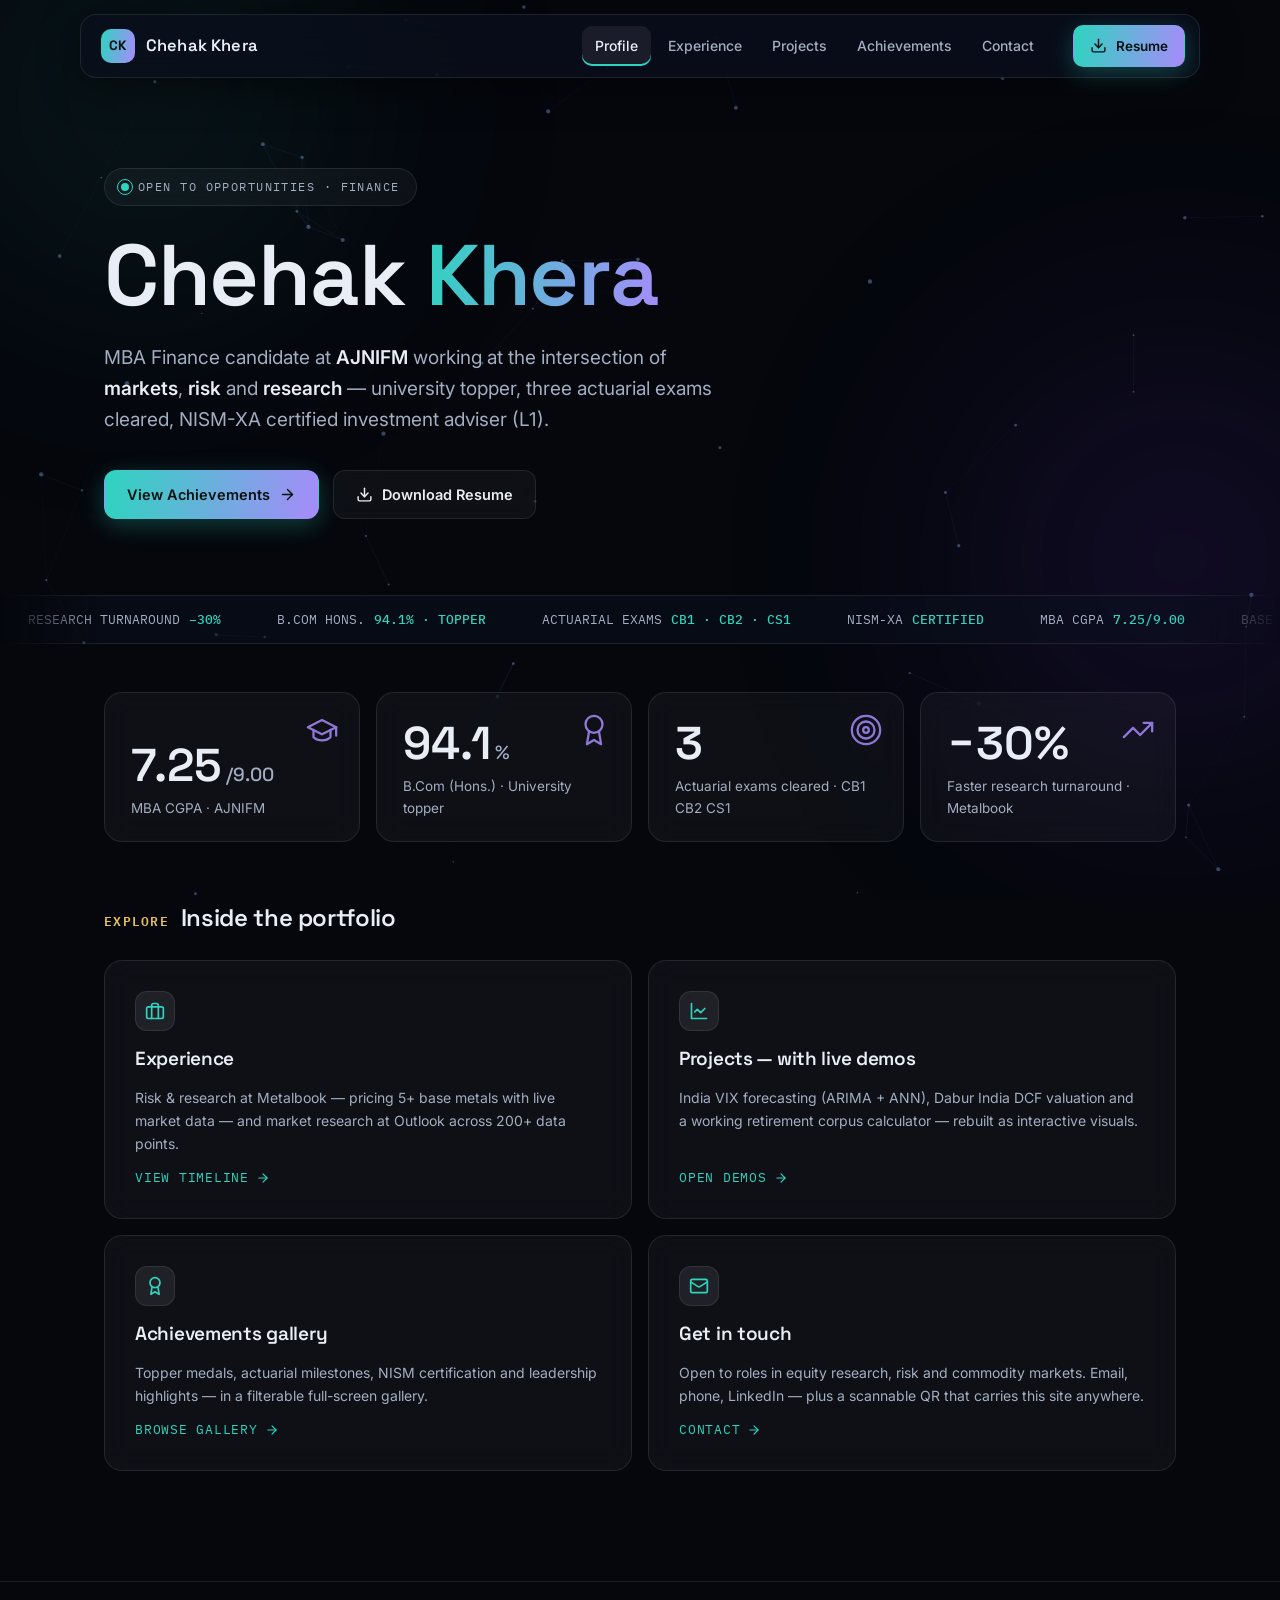
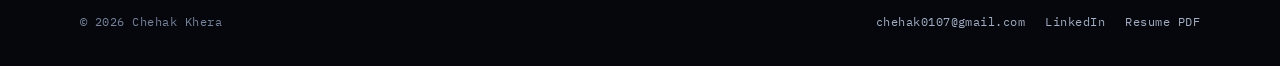
==== commit bae790b0: "Add rasterized OG image (jpg) + absolute OpenGraph URLs" ====
--- a/index.html
+++ b/index.html
@@ -8,7 +8,10 @@
 <meta property="og:type" content="website">
 <meta property="og:title" content="Chehak Khera — Finance · Markets · Risk · Research">
 <meta property="og:description" content="MBA Finance candidate at AJNIFM. University topper · 3 actuarial exams · NISM-XA certified.">
-<meta property="og:image" content="images/og-image.png">
+<meta property="og:url" content="https://chehak-khera.github.io/">
+<meta property="og:image" content="https://chehak-khera.github.io/images/og-image.jpg">
+<meta property="og:image:width" content="1200">
+<meta property="og:image:height" content="630">
 <meta name="twitter:card" content="summary_large_image">
 <link rel="icon" type="image/svg+xml" href="images/favicon.svg">
 <link rel="preconnect" href="https://fonts.googleapis.com">
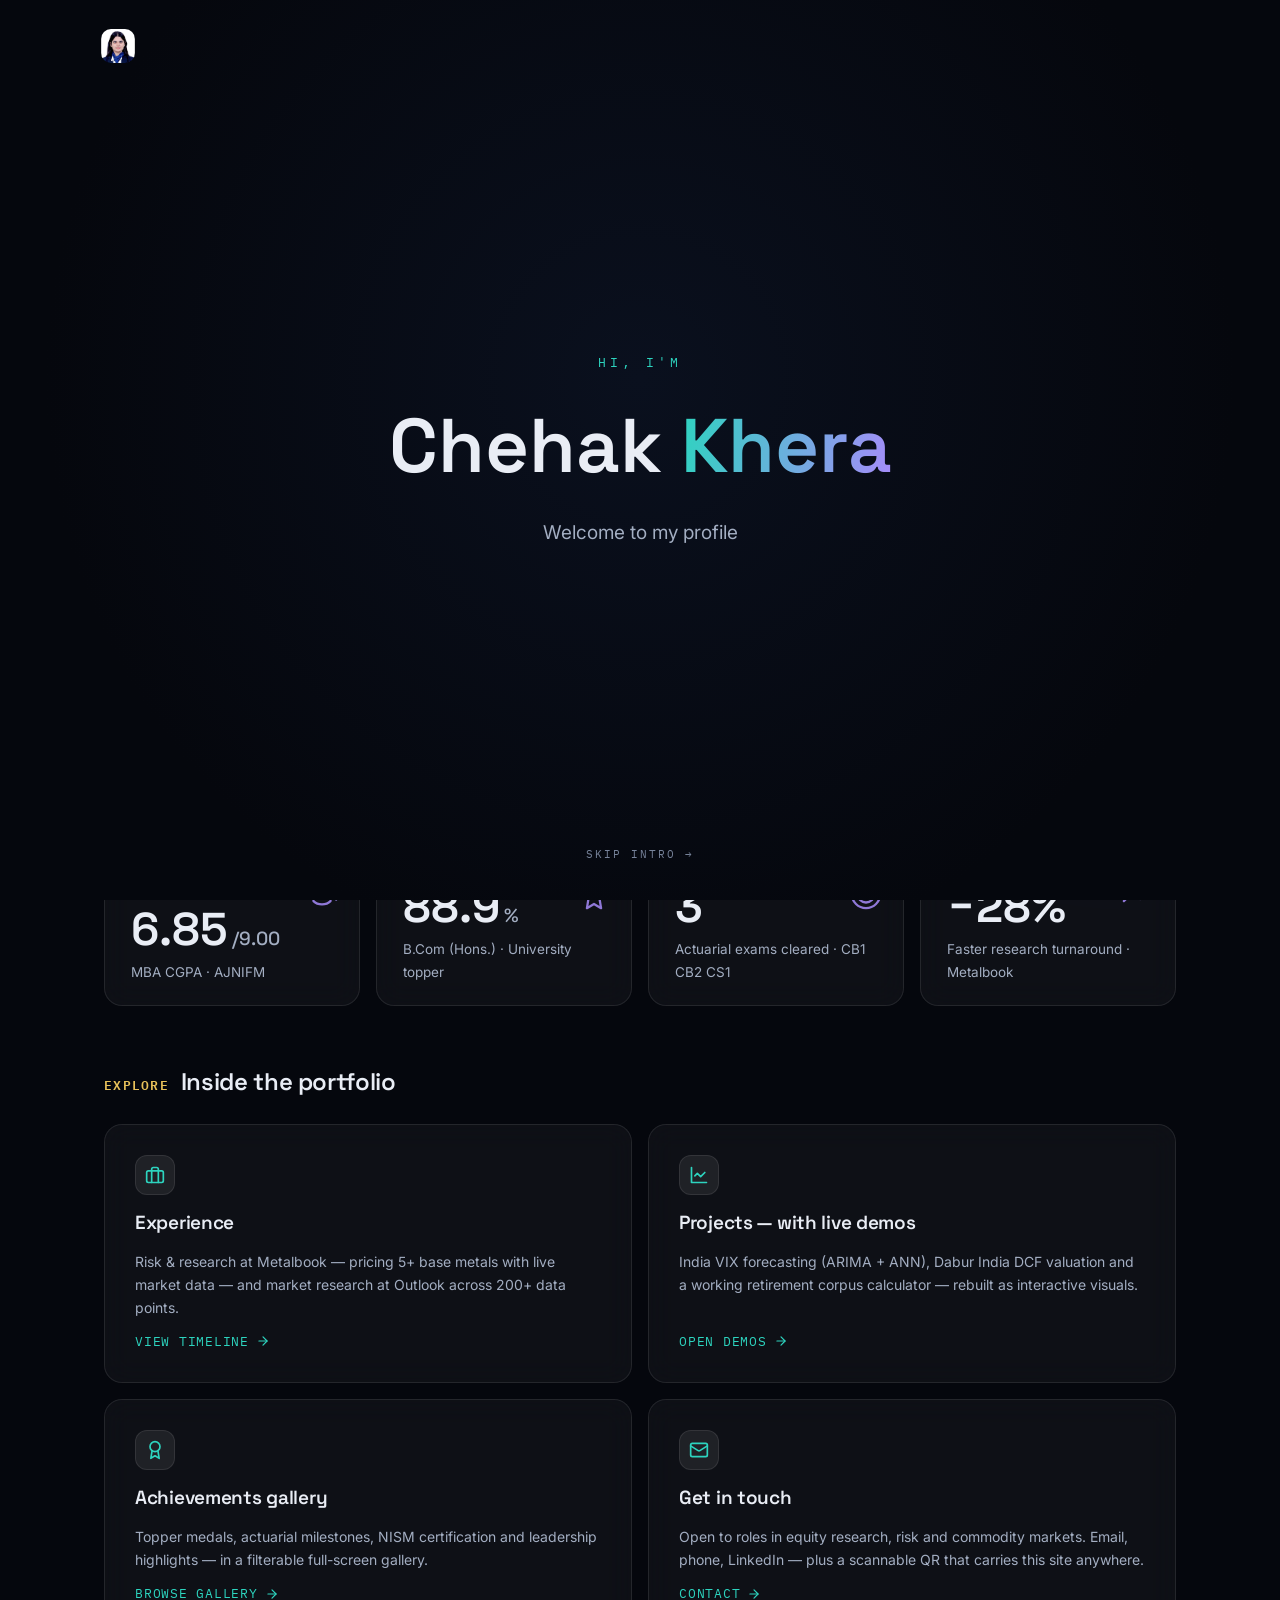
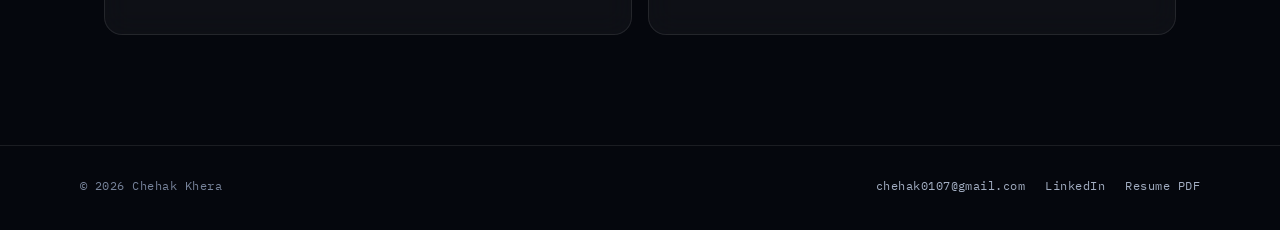
==== commit 72531542: "Personalized landing: photo intro splash with fly-to-navbar, hero portrait card, typewriter roles, l" ====
--- a/index.html
+++ b/index.html
@@ -18,12 +18,22 @@
 <link rel="preconnect" href="https://fonts.gstatic.com" crossorigin>
 <link href="https://fonts.googleapis.com/css2?family=Space+Grotesk:wght@400;500;600;700&family=Inter:wght@400;500;600&family=IBM+Plex+Mono:wght@400;500&display=swap" rel="stylesheet">
 <link rel="stylesheet" href="css/site.css">
-<noscript><style>.reveal{opacity:1 !important;transform:none !important}</style></noscript>
+<noscript><style>.reveal{opacity:1 !important;transform:none !important}#intro{display:none !important}</style></noscript>
 </head>
 <body data-page="home">
 <a class="skip-link" href="#main">Skip to main content</a>
 <div class="aurora" aria-hidden="true"></div>
 <canvas id="bg-particles" aria-hidden="true"></canvas>
+
+<div id="intro" class="intro" aria-hidden="true">
+  <div class="intro-inner">
+    <div class="intro-photo"><img src="images/chehak.jpg" alt=""></div>
+    <p class="intro-hi">Hi, I'm</p>
+    <div class="intro-name">Chehak <span class="grad-text">Khera</span></div>
+    <p class="intro-welcome">Welcome to my profile</p>
+  </div>
+  <button class="intro-skip" type="button">SKIP INTRO →</button>
+</div>
 
 <header class="nav">
   <a class="brand" href="index.html"><span class="brand-mark">CK</span>Chehak Khera</a>
@@ -46,18 +56,29 @@
 <main id="main">
   <div class="wrap">
     <section class="hero">
-      <div class="hero-badge reveal"><span class="pulse" aria-hidden="true"></span>Open to opportunities · Finance</div>
-      <h1 class="reveal d1">Chehak <span class="grad-text">Khera</span></h1>
-      <p class="hero-sub reveal d2">MBA Finance candidate at <b>AJNIFM</b> working at the intersection of <b>markets</b>, <b>risk</b> and <b>research</b> — university topper, three actuarial exams cleared, NISM-XA certified investment adviser (L1).</p>
-      <div class="hero-ctas reveal d3">
-        <a class="btn btn-primary" href="achievements.html">
-          View Achievements
-          <svg viewBox="0 0 24 24" fill="none" stroke="currentColor" stroke-width="2" stroke-linecap="round" stroke-linejoin="round" aria-hidden="true"><line x1="5" y1="12" x2="19" y2="12"/><polyline points="12 5 19 12 12 19"/></svg>
-        </a>
-        <a class="btn btn-ghost" href="assets/Chehak_Khera_Resume.pdf" download>
-          <svg viewBox="0 0 24 24" fill="none" stroke="currentColor" stroke-width="2" stroke-linecap="round" stroke-linejoin="round" aria-hidden="true"><path d="M21 15v4a2 2 0 0 1-2 2H5a2 2 0 0 1-2-2v-4"/><polyline points="7 10 12 15 17 10"/><line x1="12" y1="15" x2="12" y2="3"/></svg>
-          Download Resume
-        </a>
+      <div class="hero-grid">
+        <div class="hero-copy">
+          <div class="hero-badge reveal"><span class="pulse" id="mktDot" aria-hidden="true"></span><span id="mktText">Open to opportunities · Finance</span></div>
+          <h1 class="reveal d1">Hi, I'm <span class="grad-text">Chehak Khera</span></h1>
+          <p class="typed-line reveal d2" aria-label="Focused on equity research, volatility modelling, commodity markets, risk analysis and DCF valuation"><span aria-hidden="true">focused on <span id="typedRole">equity research</span></span></p>
+          <p class="hero-sub reveal d2">Welcome to my profile — I'm an MBA Finance candidate at <b>AJNIFM</b> working at the intersection of <b>markets</b>, <b>risk</b> and <b>research</b>. University topper, three actuarial exams cleared, NISM-XA certified investment adviser (L1).</p>
+          <div class="hero-ctas reveal d3">
+            <a class="btn btn-primary" href="achievements.html">
+              View Achievements
+              <svg viewBox="0 0 24 24" fill="none" stroke="currentColor" stroke-width="2" stroke-linecap="round" stroke-linejoin="round" aria-hidden="true"><line x1="5" y1="12" x2="19" y2="12"/><polyline points="12 5 19 12 12 19"/></svg>
+            </a>
+            <a class="btn btn-ghost" href="assets/Chehak_Khera_Resume.pdf" download>
+              <svg viewBox="0 0 24 24" fill="none" stroke="currentColor" stroke-width="2" stroke-linecap="round" stroke-linejoin="round" aria-hidden="true"><path d="M21 15v4a2 2 0 0 1-2 2H5a2 2 0 0 1-2-2v-4"/><polyline points="7 10 12 15 17 10"/><line x1="12" y1="15" x2="12" y2="3"/></svg>
+              Download Resume
+            </a>
+          </div>
+        </div>
+        <div class="hero-visual reveal d2" id="heroPhotoCard">
+          <div class="photo-frame tilt"><img src="images/chehak.jpg" alt="Portrait of Chehak Khera"></div>
+          <span class="float-chip fc-1"><b>94.1%</b> UNIVERSITY TOPPER</span>
+          <span class="float-chip fc-2"><b>CB1 · CB2 · CS1</b> CLEARED</span>
+          <span class="float-chip fc-3"><b>NISM-XA</b> CERTIFIED</span>
+        </div>
       </div>
     </section>
   </div>
--- a/css/site.css
+++ b/css/site.css
@@ -542,6 +542,89 @@
   .wrap{padding:0 18px;}
 }
 
+/* ---------- intro splash (index) ---------- */
+.intro{
+  position:fixed;inset:0;z-index:200;
+  background:radial-gradient(circle at 50% 42%, #0a101e 0%, #05070d 72%);
+  display:flex;align-items:center;justify-content:center;
+  transition:opacity 0.6s ease;
+}
+.intro.done{opacity:0;pointer-events:none;}
+.intro-inner{text-align:center;padding:20px;}
+.intro-photo{
+  width:min(240px,56vw);height:min(240px,56vw);
+  margin:0 auto 30px;border-radius:50%;overflow:hidden;
+  border:3px solid rgba(45,212,191,0.65);
+  box-shadow:0 0 70px rgba(45,212,191,0.32), 0 0 150px rgba(139,92,246,0.22);
+  opacity:0;transform:scale(0.72);
+  transition:opacity 0.7s ease, transform 0.7s cubic-bezier(0.22,1,0.36,1);
+}
+.intro.play .intro-photo{opacity:1;transform:scale(1);}
+.intro-photo img{width:100%;height:100%;object-fit:cover;display:block;}
+.intro-hi,.intro-name,.intro-welcome{opacity:0;transform:translateY(18px);transition:opacity 0.6s ease, transform 0.6s ease;}
+.intro.play .intro-hi{transition-delay:0.35s;}
+.intro.play .intro-name{transition-delay:0.5s;}
+.intro.play .intro-welcome{transition-delay:0.72s;}
+.intro.play .intro-hi,.intro.play .intro-name,.intro.play .intro-welcome{opacity:1;transform:none;}
+.intro-hi{font-family:var(--font-mono);letter-spacing:0.3em;text-transform:uppercase;font-size:13px;color:var(--teal);}
+.intro-name{font-family:var(--font-display);font-size:clamp(40px,9vw,76px);font-weight:600;margin:10px 0 8px;color:var(--text);}
+.intro-welcome{font-size:clamp(15px,2.4vw,19px);color:var(--muted);}
+.intro-skip{
+  position:absolute;bottom:26px;left:50%;transform:translateX(-50%);
+  font-family:var(--font-mono);font-size:11px;letter-spacing:0.18em;
+  color:var(--faint);background:none;border:1px solid transparent;border-radius:8px;
+  cursor:pointer;padding:10px 18px;min-height:40px;
+}
+.intro-skip:hover{color:var(--muted);border-color:var(--stroke);}
+
+/* navbar photo avatar (injected by JS when images/chehak.jpg exists) */
+.brand-mark{position:relative;overflow:hidden;}
+.brand-photo{
+  position:absolute;inset:0;width:100%;height:100%;object-fit:cover;display:block;
+  opacity:1;transition:opacity 0.3s ease;
+}
+.brand-mark.photo-pending .brand-photo{opacity:0;}
+
+/* ---------- hero grid + photo card (index) ---------- */
+.hero-grid{display:grid;grid-template-columns:1.15fr 0.85fr;gap:44px;align-items:center;}
+.hero-visual{position:relative;max-width:400px;justify-self:end;width:100%;}
+.photo-frame{
+  border-radius:26px;overflow:hidden;aspect-ratio:1/1.08;
+  border:1px solid var(--stroke-bright);
+  box-shadow:0 24px 80px rgba(0,0,0,0.55), 0 0 60px rgba(45,212,191,0.12);
+}
+.photo-frame img{width:100%;height:100%;object-fit:cover;display:block;}
+.float-chip{
+  position:absolute;z-index:2;
+  font-family:var(--font-mono);font-size:11px;letter-spacing:0.06em;white-space:nowrap;
+  color:var(--text);background:rgba(10,16,30,0.82);
+  border:1px solid var(--stroke-bright);border-radius:999px;padding:8px 14px;
+  backdrop-filter:blur(10px);box-shadow:0 8px 30px rgba(0,0,0,0.45);
+  animation:chip-float 5.5s ease-in-out infinite alternate;
+}
+.float-chip b{color:var(--teal);font-weight:500;}
+.fc-1{top:6%;left:-12%;animation-delay:0s;}
+.fc-2{bottom:16%;right:-8%;animation-delay:1.4s;}
+.fc-3{bottom:-4%;left:6%;animation-delay:2.6s;}
+@keyframes chip-float{from{transform:translateY(0);}to{transform:translateY(-12px);}}
+
+/* typewriter line */
+.typed-line{font-family:var(--font-mono);font-size:15px;margin:4px 0 20px;color:var(--muted);}
+.typed-line #typedRole{color:var(--teal);}
+.typed-line #typedRole::after{content:"▍";margin-left:2px;color:var(--teal);animation:caret-blink 1s steps(1) infinite;}
+@keyframes caret-blink{50%{opacity:0;}}
+
+/* market chip closed state (dot turns gold, ring stops) */
+.hero-badge .pulse.closed{background:var(--gold);}
+.hero-badge .pulse.closed::after{display:none;}
+
+@media (max-width:880px){
+  .hero-grid{grid-template-columns:1fr;gap:34px;}
+  .hero-visual{justify-self:center;max-width:290px;}
+  .fc-1{left:-4%;}
+  .fc-2{right:-4%;}
+}
+
 /* ---------- reduced motion ---------- */
 @media (prefers-reduced-motion:reduce){
   html{scroll-behavior:auto;}
